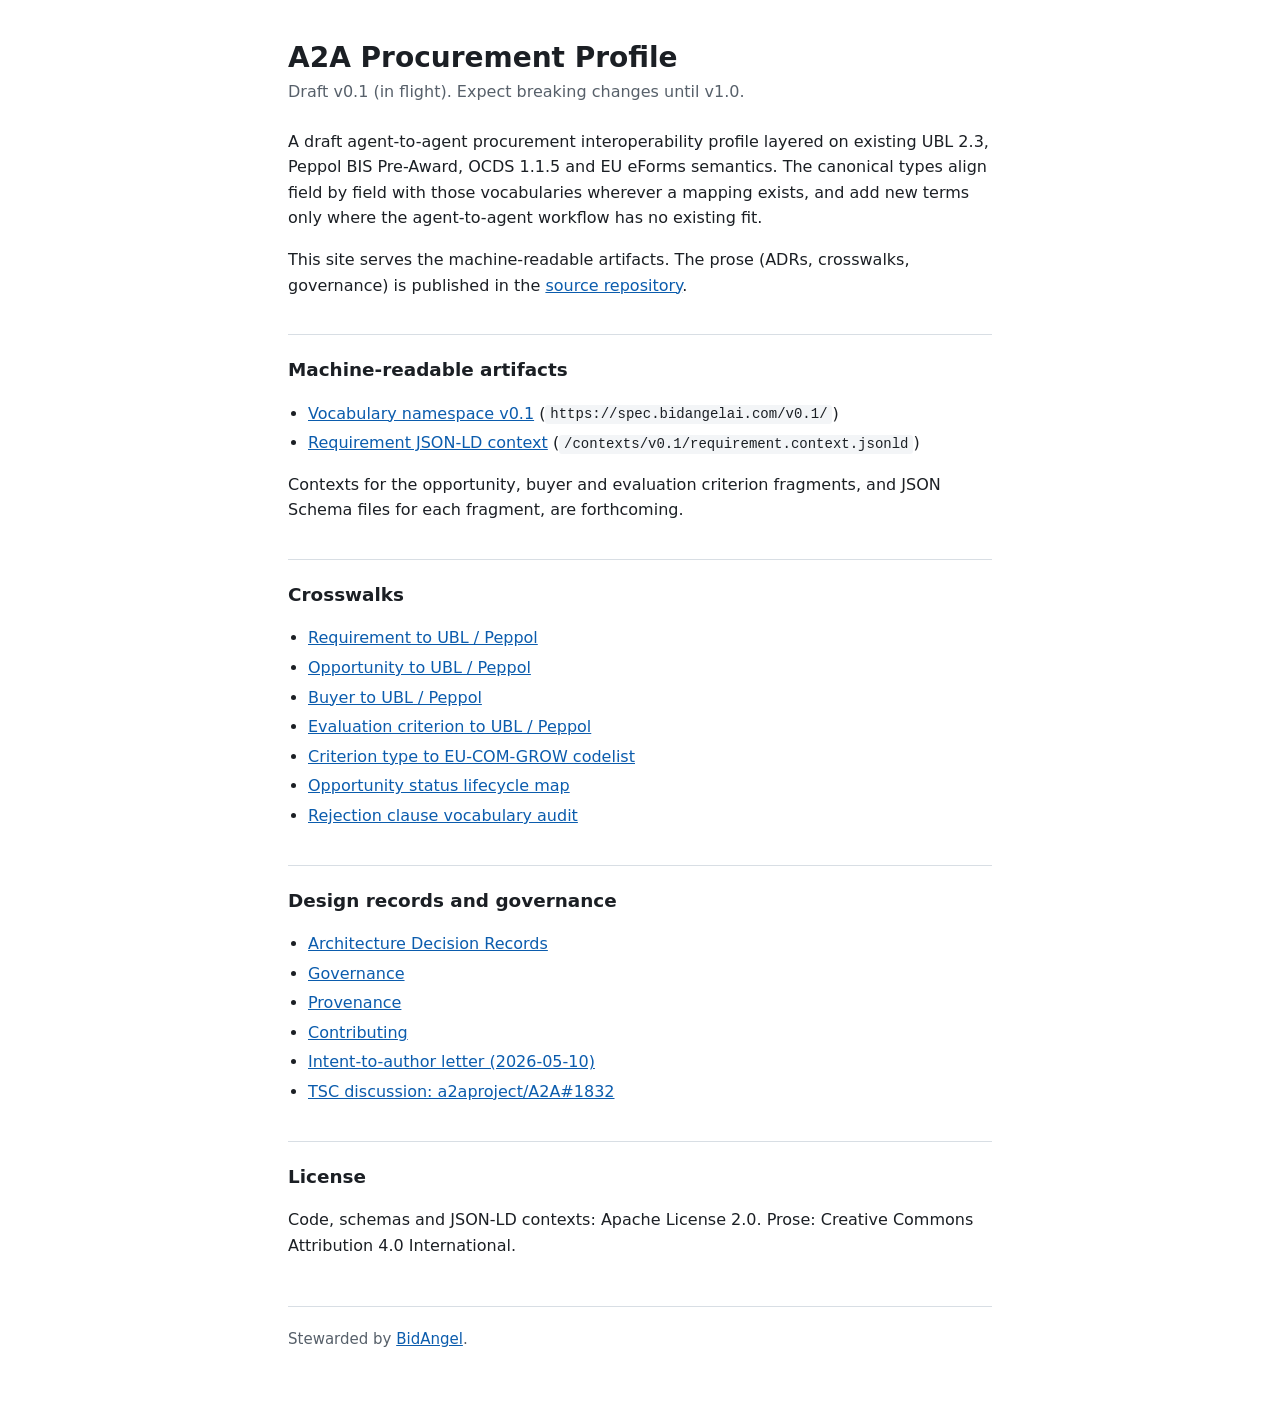
==== index.html @ cd56f022 "fix(site): add landing page and v0.1 namespace document The Pages site is served with .nojekyll and " ====
<!doctype html>
<html lang="en">
  <head>
    <meta charset="utf-8" />
    <meta name="viewport" content="width=device-width, initial-scale=1" />
    <title>A2A Procurement Profile</title>
    <meta
      name="description"
      content="Draft agent-to-agent procurement interoperability profile layered on UBL 2.3, Peppol BIS Pre-Award, OCDS 1.1.5 and EU eForms."
    />
    <link rel="stylesheet" href="/site.css" />
  </head>
  <body>
    <main>
      <h1>A2A Procurement Profile</h1>
      <p class="status">Draft v0.1 (in flight). Expect breaking changes until v1.0.</p>

      <p>
        A draft agent-to-agent procurement interoperability profile layered on
        existing UBL 2.3, Peppol BIS Pre-Award, OCDS 1.1.5 and EU eForms
        semantics. The canonical types align field by field with those
        vocabularies wherever a mapping exists, and add new terms only where
        the agent-to-agent workflow has no existing fit.
      </p>
      <p>
        This site serves the machine-readable artifacts. The prose (ADRs,
        crosswalks, governance) is published in the
        <a href="https://github.com/bidangel/a2a-procurement-spec">source repository</a>.
      </p>

      <h2>Machine-readable artifacts</h2>
      <ul>
        <li>
          <a href="/v0.1/">Vocabulary namespace v0.1</a>
          (<code>https://spec.bidangelai.com/v0.1/</code>)
        </li>
        <li>
          <a href="/contexts/v0.1/requirement.context.jsonld">Requirement JSON-LD context</a>
          (<code>/contexts/v0.1/requirement.context.jsonld</code>)
        </li>
      </ul>
      <p>
        Contexts for the opportunity, buyer and evaluation criterion fragments,
        and JSON Schema files for each fragment, are forthcoming.
      </p>

      <h2>Crosswalks</h2>
      <ul>
        <li><a href="https://github.com/bidangel/a2a-procurement-spec/blob/main/crosswalks/ubl-peppol-requirement.md">Requirement to UBL / Peppol</a></li>
        <li><a href="https://github.com/bidangel/a2a-procurement-spec/blob/main/crosswalks/ubl-peppol-opportunity.md">Opportunity to UBL / Peppol</a></li>
        <li><a href="https://github.com/bidangel/a2a-procurement-spec/blob/main/crosswalks/ubl-peppol-buyer.md">Buyer to UBL / Peppol</a></li>
        <li><a href="https://github.com/bidangel/a2a-procurement-spec/blob/main/crosswalks/ubl-peppol-evaluation-criterion.md">Evaluation criterion to UBL / Peppol</a></li>
        <li><a href="https://github.com/bidangel/a2a-procurement-spec/blob/main/crosswalks/canonical-criterion-type-eu-com-grow-map.md">Criterion type to EU-COM-GROW codelist</a></li>
        <li><a href="https://github.com/bidangel/a2a-procurement-spec/blob/main/crosswalks/canonical-opportunity-status-lifecycle-map.md">Opportunity status lifecycle map</a></li>
        <li><a href="https://github.com/bidangel/a2a-procurement-spec/blob/main/crosswalks/procurement-rejection-clause-audit.md">Rejection clause vocabulary audit</a></li>
      </ul>

      <h2>Design records and governance</h2>
      <ul>
        <li><a href="https://github.com/bidangel/a2a-procurement-spec/tree/main/adrs">Architecture Decision Records</a></li>
        <li><a href="https://github.com/bidangel/a2a-procurement-spec/blob/main/GOVERNANCE.md">Governance</a></li>
        <li><a href="https://github.com/bidangel/a2a-procurement-spec/blob/main/PROVENANCE.md">Provenance</a></li>
        <li><a href="https://github.com/bidangel/a2a-procurement-spec/blob/main/CONTRIBUTING.md">Contributing</a></li>
        <li><a href="https://github.com/bidangel/a2a-procurement-spec/blob/main/correspondence/2026-05-10-aaif-intent-to-author.md">Intent-to-author letter (2026-05-10)</a></li>
        <li><a href="https://github.com/a2aproject/A2A/discussions/1832">TSC discussion: a2aproject/A2A#1832</a></li>
      </ul>

      <h2>License</h2>
      <p>
        Code, schemas and JSON-LD contexts: Apache License 2.0. Prose: Creative
        Commons Attribution 4.0 International.
      </p>

      <footer>
        Stewarded by <a href="https://github.com/bidangel">BidAngel</a>.
      </footer>
    </main>
  </body>
</html>
---- site.css ----
:root {
  --bg: #ffffff;
  --fg: #1b1f24;
  --muted: #57606a;
  --link: #0b5cad;
  --rule: #d8dee4;
  --code-bg: #f3f5f7;
}

@media (prefers-color-scheme: dark) {
  :root {
    --bg: #12161b;
    --fg: #e6e9ed;
    --muted: #9aa4af;
    --link: #7ab7f5;
    --rule: #2c333b;
    --code-bg: #1c2229;
  }
}

body {
  margin: 0;
  background: var(--bg);
  color: var(--fg);
  font: 16px/1.6 system-ui, -apple-system, 'Segoe UI', Roboto, sans-serif;
}

main {
  max-width: 44rem;
  margin: 0 auto;
  padding: 2.5rem 1rem 4rem;
}

h1 {
  font-size: 1.75rem;
  line-height: 1.25;
  margin: 0 0 0.25rem;
}

h2 {
  font-size: 1.15rem;
  margin: 2.25rem 0 0.5rem;
  padding-top: 1.25rem;
  border-top: 1px solid var(--rule);
}

a {
  color: var(--link);
}

.status {
  color: var(--muted);
  margin: 0 0 1.5rem;
}

code {
  font: 0.875em ui-monospace, SFMono-Regular, Menlo, Consolas, monospace;
  background: var(--code-bg);
  padding: 0.1em 0.35em;
  border-radius: 3px;
  overflow-wrap: anywhere;
}

ul {
  padding-left: 1.25rem;
}

li {
  margin: 0.25rem 0;
}

table {
  width: 100%;
  border-collapse: collapse;
  font-size: 0.9375rem;
}

th,
td {
  text-align: left;
  padding: 0.4rem 0.75rem 0.4rem 0;
  border-bottom: 1px solid var(--rule);
  vertical-align: top;
}

.table-wrap {
  overflow-x: auto;
}

footer {
  margin-top: 3rem;
  padding-top: 1.25rem;
  border-top: 1px solid var(--rule);
  color: var(--muted);
  font-size: 0.9375rem;
}
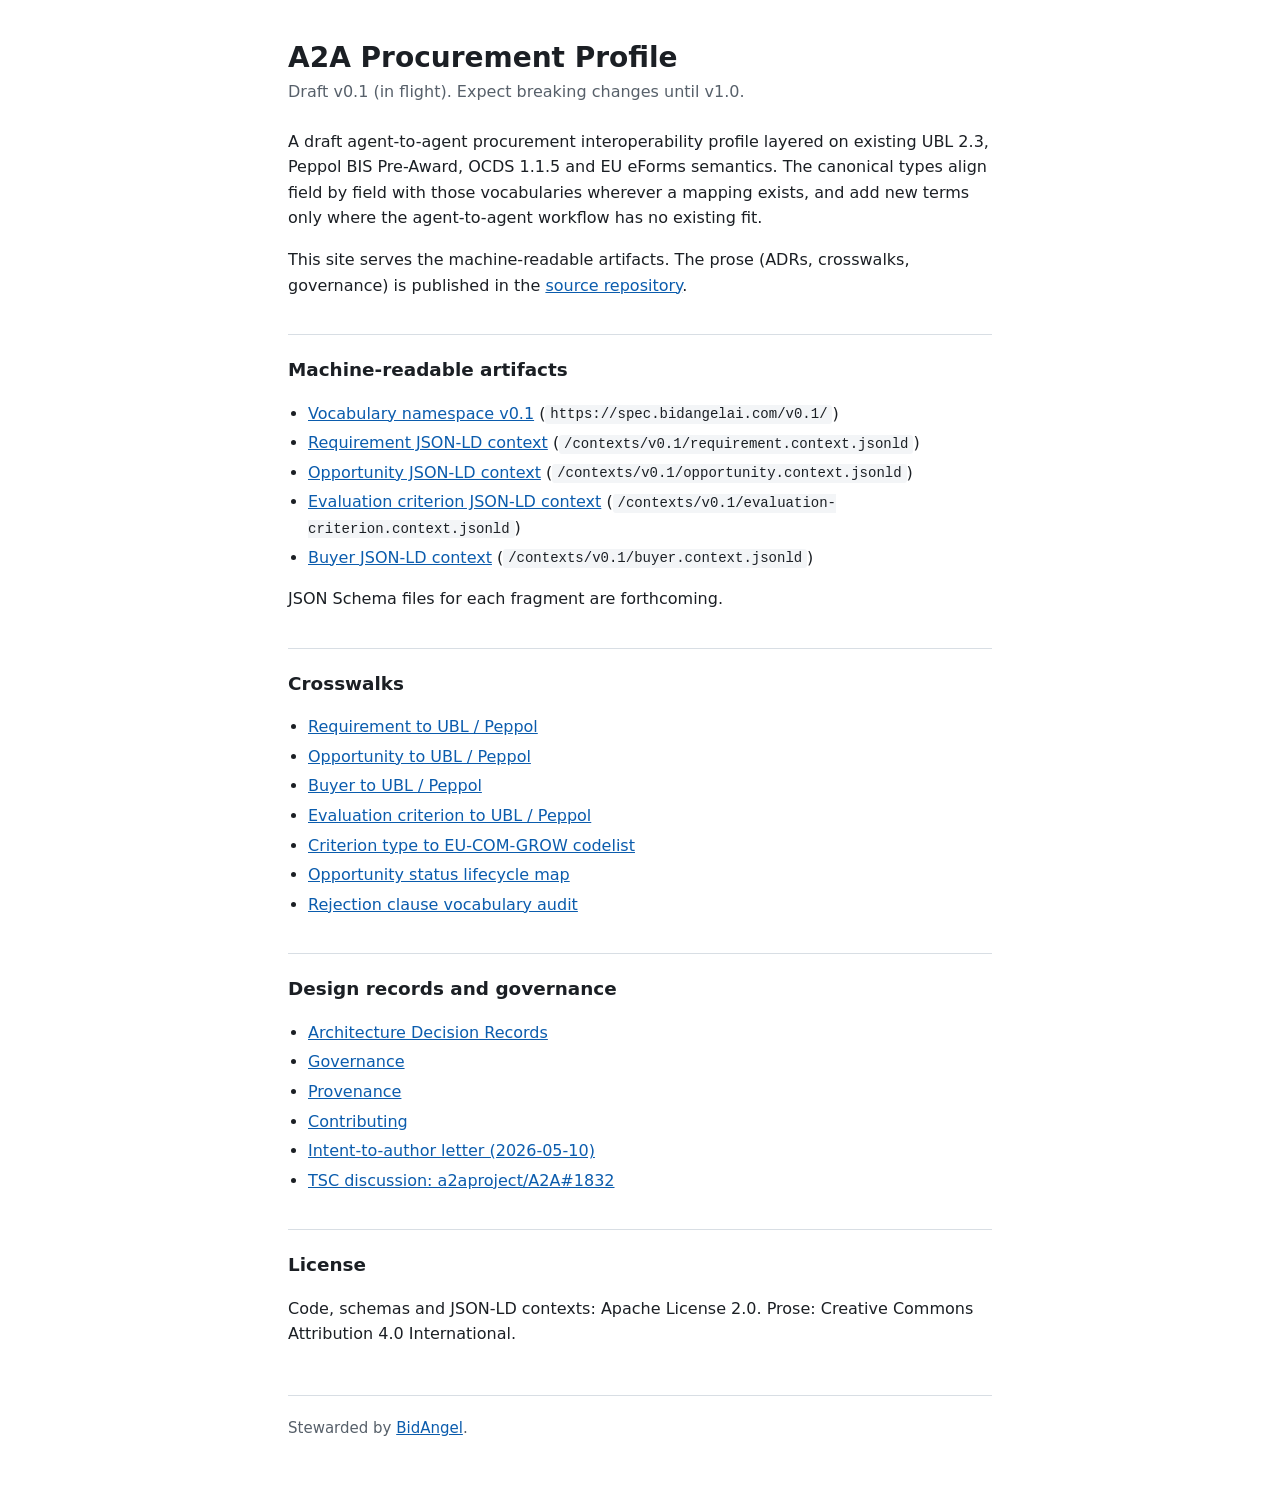
==== commit bc2a91f0: "sync: contexts for opportunity, evaluation criterion and buyer (upstream 725828d) Publish the three " ====
--- a/index.html
+++ b/index.html
@@ -38,11 +38,20 @@
           <a href="/contexts/v0.1/requirement.context.jsonld">Requirement JSON-LD context</a>
           (<code>/contexts/v0.1/requirement.context.jsonld</code>)
         </li>
+        <li>
+          <a href="/contexts/v0.1/opportunity.context.jsonld">Opportunity JSON-LD context</a>
+          (<code>/contexts/v0.1/opportunity.context.jsonld</code>)
+        </li>
+        <li>
+          <a href="/contexts/v0.1/evaluation-criterion.context.jsonld">Evaluation criterion JSON-LD context</a>
+          (<code>/contexts/v0.1/evaluation-criterion.context.jsonld</code>)
+        </li>
+        <li>
+          <a href="/contexts/v0.1/buyer.context.jsonld">Buyer JSON-LD context</a>
+          (<code>/contexts/v0.1/buyer.context.jsonld</code>)
+        </li>
       </ul>
-      <p>
-        Contexts for the opportunity, buyer and evaluation criterion fragments,
-        and JSON Schema files for each fragment, are forthcoming.
-      </p>
+      <p>JSON Schema files for each fragment are forthcoming.</p>
 
       <h2>Crosswalks</h2>
       <ul>
